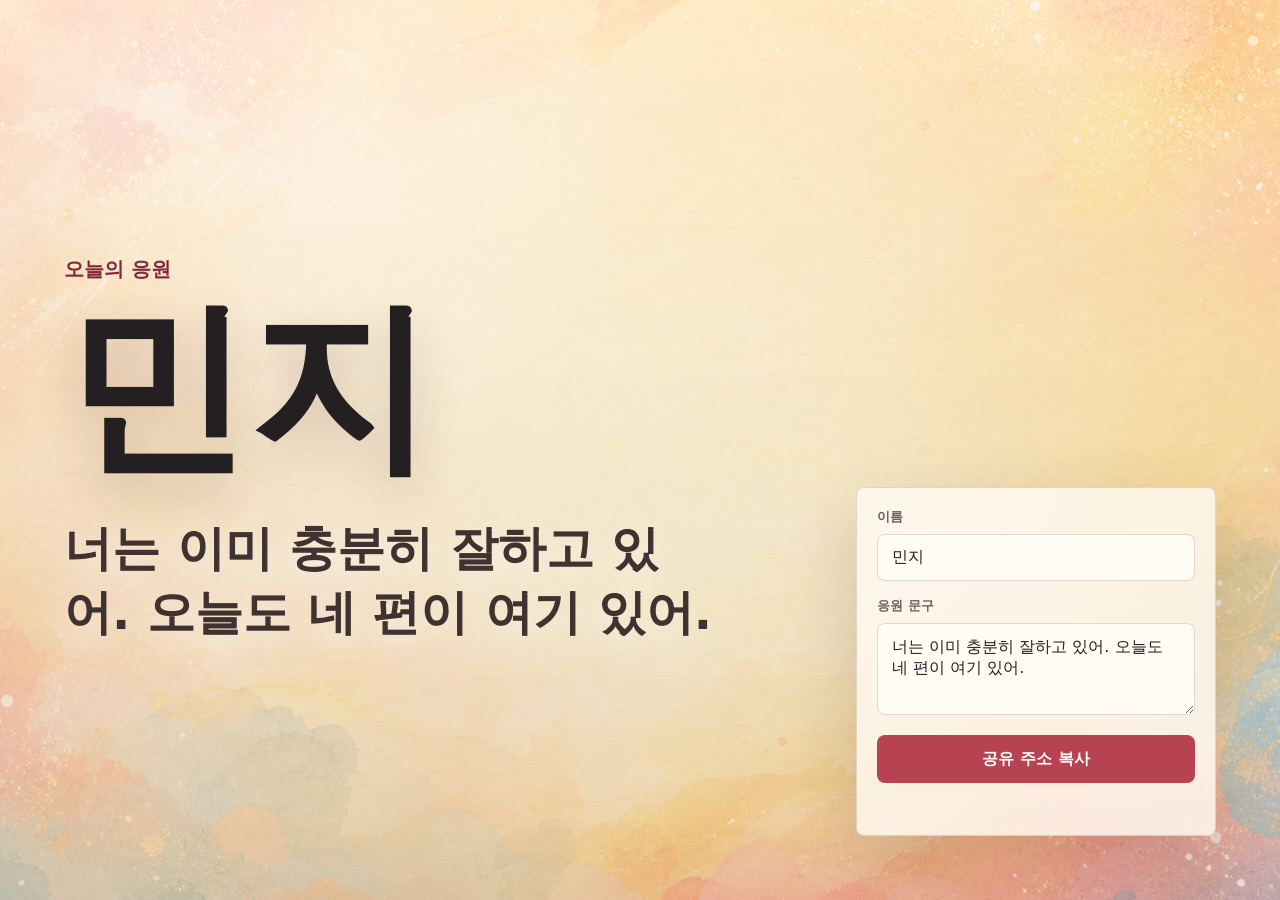
==== index.html @ 7637bcf6 "Add personal cheer page" ====
<!doctype html>
<html lang="ko">
  <head>
    <meta charset="utf-8" />
    <meta name="viewport" content="width=device-width, initial-scale=1" />
    <title>응원 페이지</title>
    <meta
      name="description"
      content="한 사람만을 위한 따뜻한 응원 페이지입니다."
    />
    <link rel="stylesheet" href="styles.css" />
  </head>
  <body>
    <main class="page-shell" aria-live="polite">
      <section class="message-stage" aria-label="응원 메시지">
        <p class="eyebrow">오늘의 응원</p>
        <h1 id="displayName">민지</h1>
        <p id="displayMessage" class="support-message">
          너는 이미 충분히 잘하고 있어. 오늘도 네 편이 여기 있어.
        </p>
      </section>

      <section class="editor-panel" aria-label="페이지 내용 바꾸기">
        <div>
          <label for="nameInput">이름</label>
          <input id="nameInput" type="text" maxlength="18" autocomplete="off" />
        </div>

        <div>
          <label for="messageInput">응원 문구</label>
          <textarea id="messageInput" maxlength="120" rows="3"></textarea>
        </div>

        <button id="copyLinkButton" type="button">공유 주소 복사</button>
        <p id="copyStatus" class="copy-status" role="status"></p>
      </section>
    </main>

    <script src="script.js"></script>
  </body>
</html>
---- styles.css ----
:root {
  color-scheme: light;
  --ink: #241f21;
  --muted: #6f5f5c;
  --paper: rgba(255, 252, 246, 0.78);
  --paper-strong: rgba(255, 252, 246, 0.92);
  --line: rgba(90, 63, 57, 0.18);
  --accent: #b74252;
  --accent-dark: #81293c;
  --focus: #237b88;
  font-family:
    "Pretendard",
    "Apple SD Gothic Neo",
    "Malgun Gothic",
    system-ui,
    sans-serif;
}

* {
  box-sizing: border-box;
}

body {
  min-height: 100vh;
  margin: 0;
  color: var(--ink);
  background:
    linear-gradient(110deg, rgba(255, 248, 232, 0.64), rgba(255, 214, 205, 0.26)),
    url("warm-background.png") center / cover no-repeat fixed,
    #f7ddca;
}

body::before {
  position: fixed;
  inset: 0;
  z-index: -1;
  content: "";
  background:
    radial-gradient(circle at 26% 18%, rgba(255, 255, 255, 0.42), transparent 26%),
    linear-gradient(180deg, rgba(255, 255, 255, 0.08), rgba(80, 30, 34, 0.1));
}

.page-shell {
  display: grid;
  min-height: 100vh;
  grid-template-columns: minmax(0, 1fr) minmax(280px, 360px);
  align-items: end;
  gap: 32px;
  padding: clamp(28px, 5vw, 72px);
}

.message-stage {
  align-self: center;
  max-width: 980px;
  padding-block: 28px;
  text-wrap: balance;
}

.eyebrow {
  margin: 0 0 18px;
  color: var(--accent-dark);
  font-size: clamp(16px, 2vw, 20px);
  font-weight: 800;
}

h1 {
  max-width: 11ch;
  margin: 0;
  font-size: clamp(68px, 15vw, 184px);
  line-height: 0.94;
  letter-spacing: 0;
  overflow-wrap: anywhere;
  text-shadow: 0 18px 48px rgba(77, 36, 34, 0.2);
}

.support-message {
  max-width: 760px;
  margin: clamp(22px, 4vw, 42px) 0 0;
  color: #403230;
  font-size: clamp(24px, 4vw, 48px);
  font-weight: 750;
  line-height: 1.34;
  overflow-wrap: anywhere;
  text-shadow: 0 10px 32px rgba(255, 255, 255, 0.72);
}

.editor-panel {
  display: grid;
  gap: 16px;
  width: 100%;
  padding: 20px;
  border: 1px solid var(--line);
  border-radius: 8px;
  background: var(--paper);
  box-shadow: 0 24px 70px rgba(81, 43, 43, 0.18);
  backdrop-filter: blur(16px);
}

label {
  display: block;
  margin-bottom: 8px;
  color: var(--muted);
  font-size: 13px;
  font-weight: 800;
}

input,
textarea,
button {
  width: 100%;
  border-radius: 8px;
  font: inherit;
}

input,
textarea {
  border: 1px solid var(--line);
  background: var(--paper-strong);
  color: var(--ink);
  outline: none;
  padding: 13px 14px;
}

textarea {
  min-height: 92px;
  resize: vertical;
}

input:focus,
textarea:focus {
  border-color: var(--focus);
  box-shadow: 0 0 0 4px rgba(35, 123, 136, 0.16);
}

button {
  min-height: 48px;
  border: 0;
  background: var(--accent);
  color: #fffdfa;
  cursor: pointer;
  font-weight: 850;
}

button:hover {
  background: var(--accent-dark);
}

.copy-status {
  min-height: 20px;
  margin: -4px 0 0;
  color: var(--accent-dark);
  font-size: 13px;
  font-weight: 750;
}

@media (max-width: 780px) {
  body {
    background-attachment: scroll;
  }

  .page-shell {
    min-height: 100svh;
    grid-template-columns: 1fr;
    align-items: stretch;
    gap: 24px;
    padding: 26px;
  }

  .message-stage {
    align-self: end;
    padding-top: 44px;
  }

  h1 {
    font-size: clamp(58px, 22vw, 104px);
  }

  .support-message {
    font-size: clamp(23px, 8vw, 36px);
  }
}
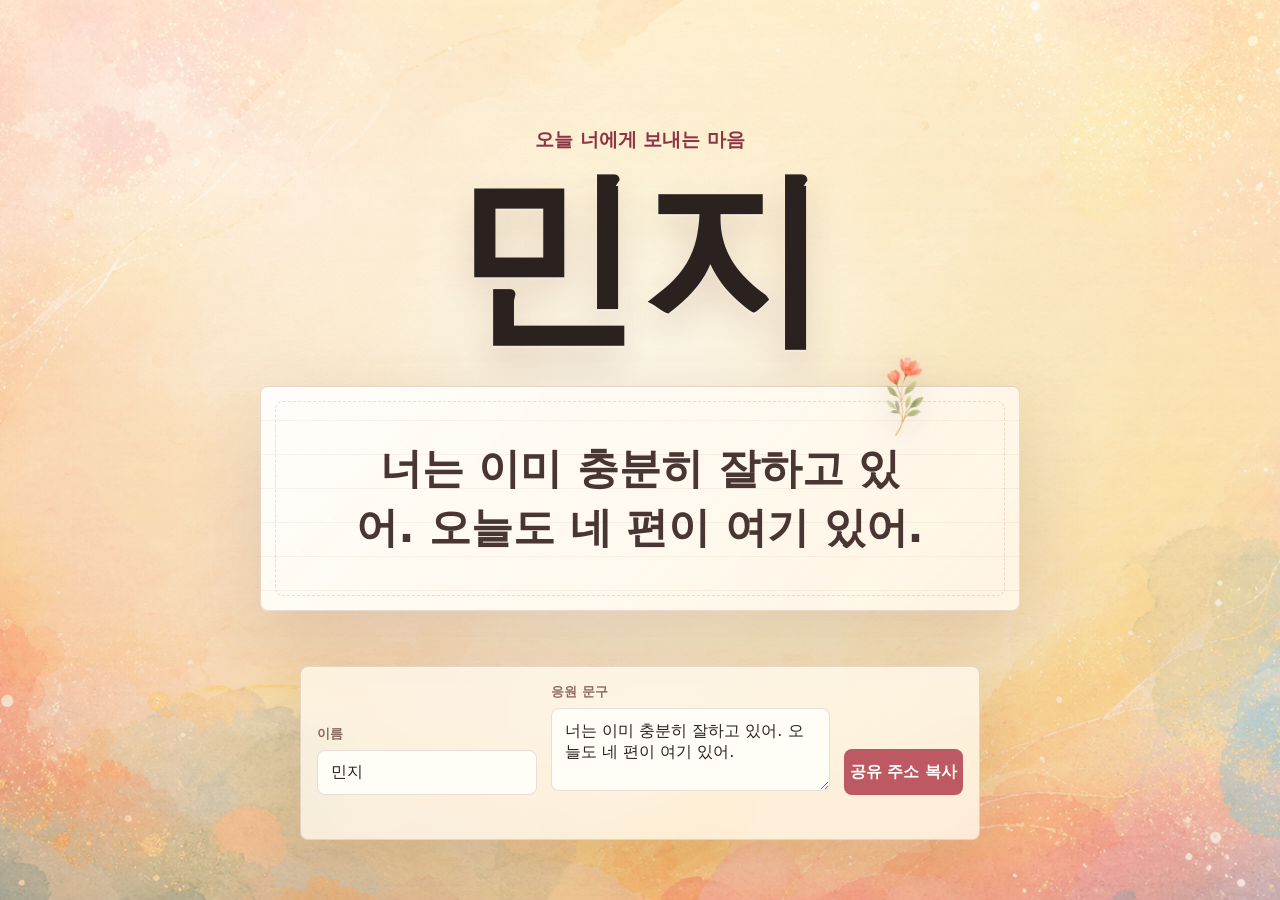
==== commit 9b914ab0: "Make cheer page warmer and more centered" ====
--- a/index.html
+++ b/index.html
@@ -13,11 +13,15 @@
   <body>
     <main class="page-shell" aria-live="polite">
       <section class="message-stage" aria-label="응원 메시지">
-        <p class="eyebrow">오늘의 응원</p>
+        <p class="eyebrow">오늘 너에게 보내는 마음</p>
         <h1 id="displayName">민지</h1>
-        <p id="displayMessage" class="support-message">
-          너는 이미 충분히 잘하고 있어. 오늘도 네 편이 여기 있어.
-        </p>
+
+        <article class="letter-card" aria-label="편지 같은 응원 한마디">
+          <img class="flower-sprig" src="flower-sprig.png" alt="" />
+          <p id="displayMessage" class="support-message">
+            너는 이미 충분히 잘하고 있어. 오늘도 네 편이 여기 있어.
+          </p>
+        </article>
       </section>
 
       <section class="editor-panel" aria-label="페이지 내용 바꾸기">
--- a/styles.css
+++ b/styles.css
@@ -1,13 +1,13 @@
 :root {
   color-scheme: light;
-  --ink: #241f21;
-  --muted: #6f5f5c;
-  --paper: rgba(255, 252, 246, 0.78);
-  --paper-strong: rgba(255, 252, 246, 0.92);
-  --line: rgba(90, 63, 57, 0.18);
-  --accent: #b74252;
-  --accent-dark: #81293c;
-  --focus: #237b88;
+  --ink: #2b2220;
+  --muted: #8b6b61;
+  --paper: rgba(255, 250, 239, 0.9);
+  --paper-strong: rgba(255, 253, 247, 0.96);
+  --line: rgba(122, 86, 71, 0.18);
+  --accent: #bd5962;
+  --accent-dark: #8e3544;
+  --focus: #4f8b83;
   font-family:
     "Pretendard",
     "Apple SD Gothic Neo",
@@ -25,9 +25,10 @@
   margin: 0;
   color: var(--ink);
   background:
-    linear-gradient(110deg, rgba(255, 248, 232, 0.64), rgba(255, 214, 205, 0.26)),
+    radial-gradient(circle at 50% 42%, rgba(255, 253, 244, 0.72), transparent 34%),
+    linear-gradient(180deg, rgba(255, 244, 226, 0.48), rgba(251, 207, 196, 0.3)),
     url("warm-background.png") center / cover no-repeat fixed,
-    #f7ddca;
+    #f8decc;
 }
 
 body::before {
@@ -36,72 +37,115 @@
   z-index: -1;
   content: "";
   background:
-    radial-gradient(circle at 26% 18%, rgba(255, 255, 255, 0.42), transparent 26%),
-    linear-gradient(180deg, rgba(255, 255, 255, 0.08), rgba(80, 30, 34, 0.1));
+    radial-gradient(circle at 20% 20%, rgba(255, 255, 255, 0.32), transparent 24%),
+    linear-gradient(180deg, rgba(255, 255, 255, 0.2), rgba(121, 62, 58, 0.06));
 }
 
 .page-shell {
   display: grid;
   min-height: 100vh;
-  grid-template-columns: minmax(0, 1fr) minmax(280px, 360px);
-  align-items: end;
-  gap: 32px;
-  padding: clamp(28px, 5vw, 72px);
+  grid-template-rows: minmax(0, 1fr) auto;
+  justify-items: center;
+  gap: 24px;
+  padding: clamp(24px, 5vw, 60px);
 }
 
 .message-stage {
+  display: grid;
   align-self: center;
-  max-width: 980px;
-  padding-block: 28px;
+  justify-items: center;
+  width: min(100%, 980px);
+  padding-top: 36px;
+  text-align: center;
   text-wrap: balance;
 }
 
 .eyebrow {
-  margin: 0 0 18px;
+  margin: 0 0 16px;
   color: var(--accent-dark);
-  font-size: clamp(16px, 2vw, 20px);
-  font-weight: 800;
+  font-size: clamp(15px, 1.6vw, 19px);
+  font-weight: 850;
 }
 
 h1 {
-  max-width: 11ch;
+  max-width: 12ch;
   margin: 0;
-  font-size: clamp(68px, 15vw, 184px);
-  line-height: 0.94;
+  font-size: clamp(76px, 16vw, 188px);
+  font-weight: 900;
+  line-height: 0.95;
   letter-spacing: 0;
   overflow-wrap: anywhere;
-  text-shadow: 0 18px 48px rgba(77, 36, 34, 0.2);
+  text-shadow:
+    0 16px 36px rgba(103, 52, 49, 0.16),
+    0 2px 0 rgba(255, 255, 255, 0.5);
+}
+
+.letter-card {
+  position: relative;
+  width: min(100%, 760px);
+  margin: clamp(22px, 4vw, 38px) 0 0;
+  padding: clamp(28px, 5vw, 52px);
+  border: 1px solid rgba(150, 104, 82, 0.22);
+  border-radius: 8px;
+  background:
+    linear-gradient(transparent 96%, rgba(181, 126, 99, 0.09) 96%),
+    linear-gradient(135deg, rgba(255, 255, 255, 0.74), rgba(255, 244, 226, 0.92)),
+    var(--paper);
+  background-size: 100% 34px, auto, auto;
+  box-shadow:
+    0 28px 80px rgba(113, 63, 57, 0.18),
+    inset 0 1px 0 rgba(255, 255, 255, 0.85);
+}
+
+.letter-card::before {
+  position: absolute;
+  inset: 14px;
+  pointer-events: none;
+  content: "";
+  border: 1px dashed rgba(184, 118, 93, 0.24);
+  border-radius: 8px;
+}
+
+.flower-sprig {
+  position: absolute;
+  top: -48px;
+  right: clamp(18px, 8vw, 56px);
+  width: clamp(72px, 11vw, 118px);
+  height: auto;
+  filter: drop-shadow(0 14px 16px rgba(98, 61, 51, 0.16));
+  transform: rotate(6deg);
 }
 
 .support-message {
-  max-width: 760px;
-  margin: clamp(22px, 4vw, 42px) 0 0;
-  color: #403230;
-  font-size: clamp(24px, 4vw, 48px);
-  font-weight: 750;
-  line-height: 1.34;
+  position: relative;
+  margin: 0;
+  color: #493532;
+  font-size: clamp(24px, 3.6vw, 42px);
+  font-weight: 760;
+  line-height: 1.42;
   overflow-wrap: anywhere;
-  text-shadow: 0 10px 32px rgba(255, 255, 255, 0.72);
 }
 
 .editor-panel {
   display: grid;
-  gap: 16px;
-  width: 100%;
-  padding: 20px;
+  width: min(100%, 680px);
+  grid-template-columns: minmax(140px, 220px) minmax(220px, 1fr) auto;
+  align-items: end;
+  gap: 14px;
+  padding: 16px;
   border: 1px solid var(--line);
   border-radius: 8px;
-  background: var(--paper);
-  box-shadow: 0 24px 70px rgba(81, 43, 43, 0.18);
+  background: rgba(255, 250, 239, 0.76);
+  box-shadow: 0 20px 60px rgba(91, 48, 45, 0.14);
   backdrop-filter: blur(16px);
 }
 
 label {
   display: block;
-  margin-bottom: 8px;
+  margin-bottom: 7px;
   color: var(--muted);
   font-size: 13px;
-  font-weight: 800;
+  font-weight: 850;
 }
 
 input,
@@ -118,27 +162,28 @@
   background: var(--paper-strong);
   color: var(--ink);
   outline: none;
-  padding: 13px 14px;
+  padding: 12px 13px;
 }
 
 textarea {
-  min-height: 92px;
+  min-height: 48px;
   resize: vertical;
 }
 
 input:focus,
 textarea:focus {
   border-color: var(--focus);
-  box-shadow: 0 0 0 4px rgba(35, 123, 136, 0.16);
+  box-shadow: 0 0 0 4px rgba(79, 139, 131, 0.16);
 }
 
 button {
-  min-height: 48px;
+  min-height: 46px;
   border: 0;
   background: var(--accent);
   color: #fffdfa;
   cursor: pointer;
   font-weight: 850;
+  white-space: nowrap;
 }
 
 button:hover {
@@ -146,11 +191,13 @@
 }
 
 .copy-status {
-  min-height: 20px;
+  grid-column: 1 / -1;
+  min-height: 18px;
   margin: -4px 0 0;
   color: var(--accent-dark);
   font-size: 13px;
-  font-weight: 750;
+  font-weight: 760;
+  text-align: center;
 }
 
 @media (max-width: 780px) {
@@ -160,22 +207,33 @@
 
   .page-shell {
     min-height: 100svh;
+    padding: 24px;
+  }
+
+  .message-stage {
+    padding-top: 26px;
+  }
+
+  h1 {
+    font-size: clamp(64px, 23vw, 116px);
+  }
+
+  .letter-card {
+    padding: 34px 24px 30px;
+  }
+
+  .flower-sprig {
+    top: -38px;
+    right: 24px;
+    width: 78px;
+  }
+
+  .support-message {
+    font-size: clamp(23px, 7vw, 34px);
+  }
+
+  .editor-panel {
     grid-template-columns: 1fr;
-    align-items: stretch;
-    gap: 24px;
-    padding: 26px;
-  }
-
-  .message-stage {
-    align-self: end;
-    padding-top: 44px;
-  }
-
-  h1 {
-    font-size: clamp(58px, 22vw, 104px);
-  }
-
-  .support-message {
-    font-size: clamp(23px, 8vw, 36px);
-  }
-}
+    gap: 13px;
+  }
+}
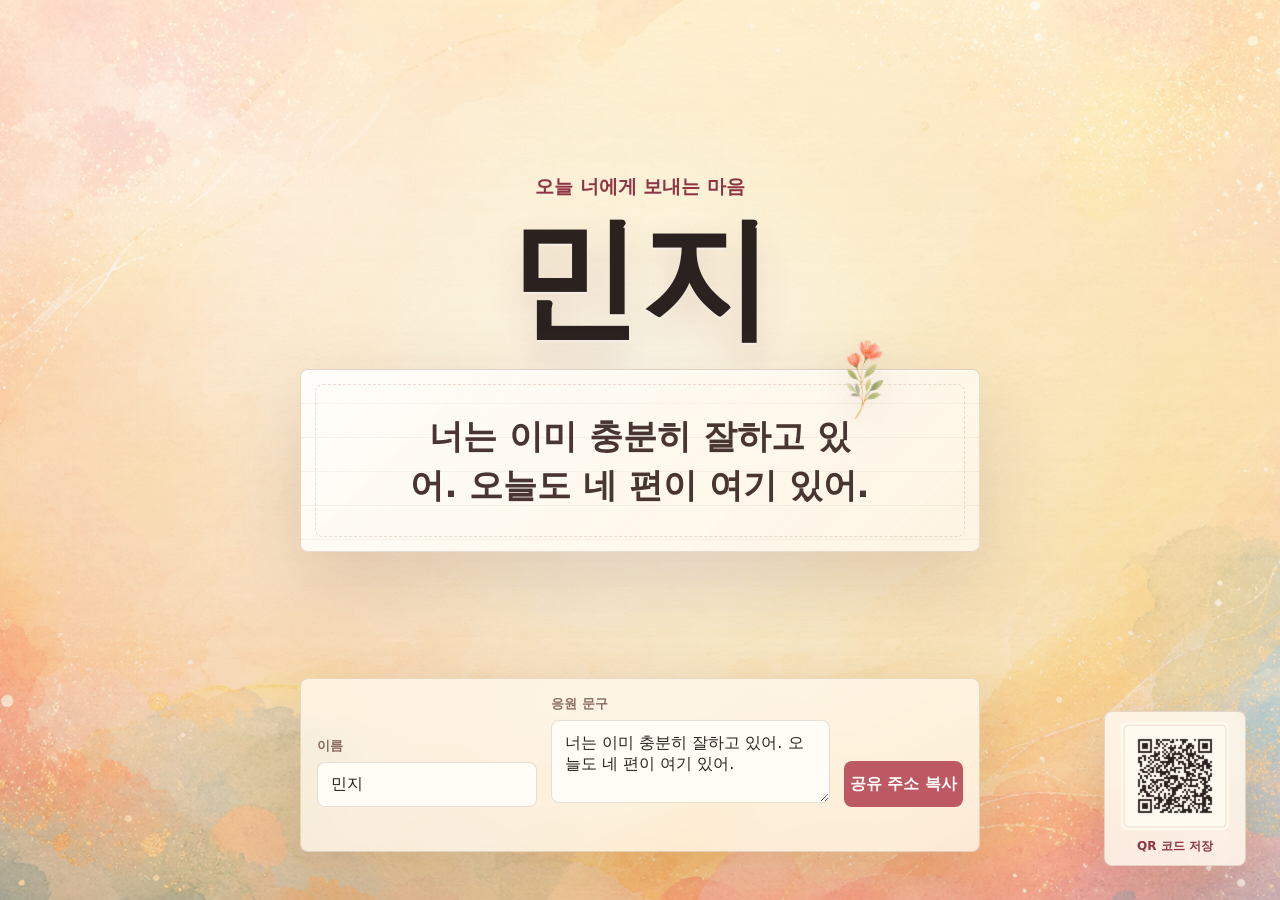
==== commit 3977850c: "Add link preview metadata and QR code" ====
--- a/index.html
+++ b/index.html
@@ -7,6 +7,29 @@
     <meta
       name="description"
       content="한 사람만을 위한 따뜻한 응원 페이지입니다."
+    />
+    <meta property="og:type" content="website" />
+    <meta property="og:url" content="https://notard.github.io/cheer_page/" />
+    <meta property="og:title" content="응원 페이지" />
+    <meta
+      property="og:description"
+      content="오늘도 네 편이 여기 있어. 따뜻한 응원을 전해요."
+    />
+    <meta
+      property="og:image"
+      content="https://notard.github.io/cheer_page/og-image.png"
+    />
+    <meta property="og:image:width" content="1200" />
+    <meta property="og:image:height" content="630" />
+    <meta name="twitter:card" content="summary_large_image" />
+    <meta name="twitter:title" content="응원 페이지" />
+    <meta
+      name="twitter:description"
+      content="오늘도 네 편이 여기 있어. 따뜻한 응원을 전해요."
+    />
+    <meta
+      name="twitter:image"
+      content="https://notard.github.io/cheer_page/og-image.png"
     />
     <link rel="stylesheet" href="styles.css" />
   </head>
@@ -38,6 +61,11 @@
         <button id="copyLinkButton" type="button">공유 주소 복사</button>
         <p id="copyStatus" class="copy-status" role="status"></p>
       </section>
+
+      <aside class="qr-card" aria-label="QR 코드">
+        <img src="qr-code.png" alt="응원 페이지로 바로 가는 QR 코드" />
+        <a href="qr-code.png" download>QR 코드 저장</a>
+      </aside>
     </main>
 
     <script src="script.js"></script>
--- a/styles.css
+++ b/styles.css
@@ -46,16 +46,16 @@
   min-height: 100vh;
   grid-template-rows: minmax(0, 1fr) auto;
   justify-items: center;
-  gap: 24px;
-  padding: clamp(24px, 5vw, 60px);
+  gap: 18px;
+  padding: clamp(20px, 4vw, 48px);
 }
 
 .message-stage {
   display: grid;
   align-self: center;
   justify-items: center;
-  width: min(100%, 980px);
-  padding-top: 36px;
+  width: min(100%, 900px);
+  padding-top: 18px;
   text-align: center;
   text-wrap: balance;
 }
@@ -70,7 +70,7 @@
 h1 {
   max-width: 12ch;
   margin: 0;
-  font-size: clamp(76px, 16vw, 188px);
+  font-size: clamp(58px, 11vw, 132px);
   font-weight: 900;
   line-height: 0.95;
   letter-spacing: 0;
@@ -82,9 +82,9 @@
 
 .letter-card {
   position: relative;
-  width: min(100%, 760px);
-  margin: clamp(22px, 4vw, 38px) 0 0;
-  padding: clamp(28px, 5vw, 52px);
+  width: min(100%, 680px);
+  margin: clamp(16px, 3vw, 28px) 0 0;
+  padding: clamp(24px, 4vw, 42px);
   border: 1px solid rgba(150, 104, 82, 0.22);
   border-radius: 8px;
   background:
@@ -120,7 +120,7 @@
   position: relative;
   margin: 0;
   color: #493532;
-  font-size: clamp(24px, 3.6vw, 42px);
+  font-size: clamp(22px, 2.9vw, 34px);
   font-weight: 760;
   line-height: 1.42;
   overflow-wrap: anywhere;
@@ -200,6 +200,35 @@
   text-align: center;
 }
 
+.qr-card {
+  position: fixed;
+  right: clamp(18px, 3vw, 34px);
+  bottom: clamp(18px, 3vw, 34px);
+  display: grid;
+  justify-items: center;
+  gap: 8px;
+  width: 142px;
+  padding: 10px;
+  border: 1px solid var(--line);
+  border-radius: 8px;
+  background: rgba(255, 250, 239, 0.84);
+  box-shadow: 0 18px 48px rgba(91, 48, 45, 0.14);
+  backdrop-filter: blur(14px);
+}
+
+.qr-card img {
+  width: 108px;
+  height: 108px;
+  border-radius: 6px;
+}
+
+.qr-card a {
+  color: var(--accent-dark);
+  font-size: 12px;
+  font-weight: 850;
+  text-decoration: none;
+}
+
 @media (max-width: 780px) {
   body {
     background-attachment: scroll;
@@ -207,19 +236,20 @@
 
   .page-shell {
     min-height: 100svh;
-    padding: 24px;
+    padding: 20px;
   }
 
   .message-stage {
-    padding-top: 26px;
+    padding-top: 16px;
   }
 
   h1 {
-    font-size: clamp(64px, 23vw, 116px);
+    font-size: clamp(48px, 18vw, 82px);
   }
 
   .letter-card {
-    padding: 34px 24px 30px;
+    margin-top: 14px;
+    padding: 30px 22px 26px;
   }
 
   .flower-sprig {
@@ -229,11 +259,22 @@
   }
 
   .support-message {
-    font-size: clamp(23px, 7vw, 34px);
+    font-size: clamp(20px, 5.8vw, 28px);
   }
 
   .editor-panel {
     grid-template-columns: 1fr;
     gap: 13px;
   }
-}
+
+  .qr-card {
+    position: static;
+    width: min(100%, 190px);
+    margin-top: -2px;
+  }
+
+  .qr-card img {
+    width: 142px;
+    height: 142px;
+  }
+}
